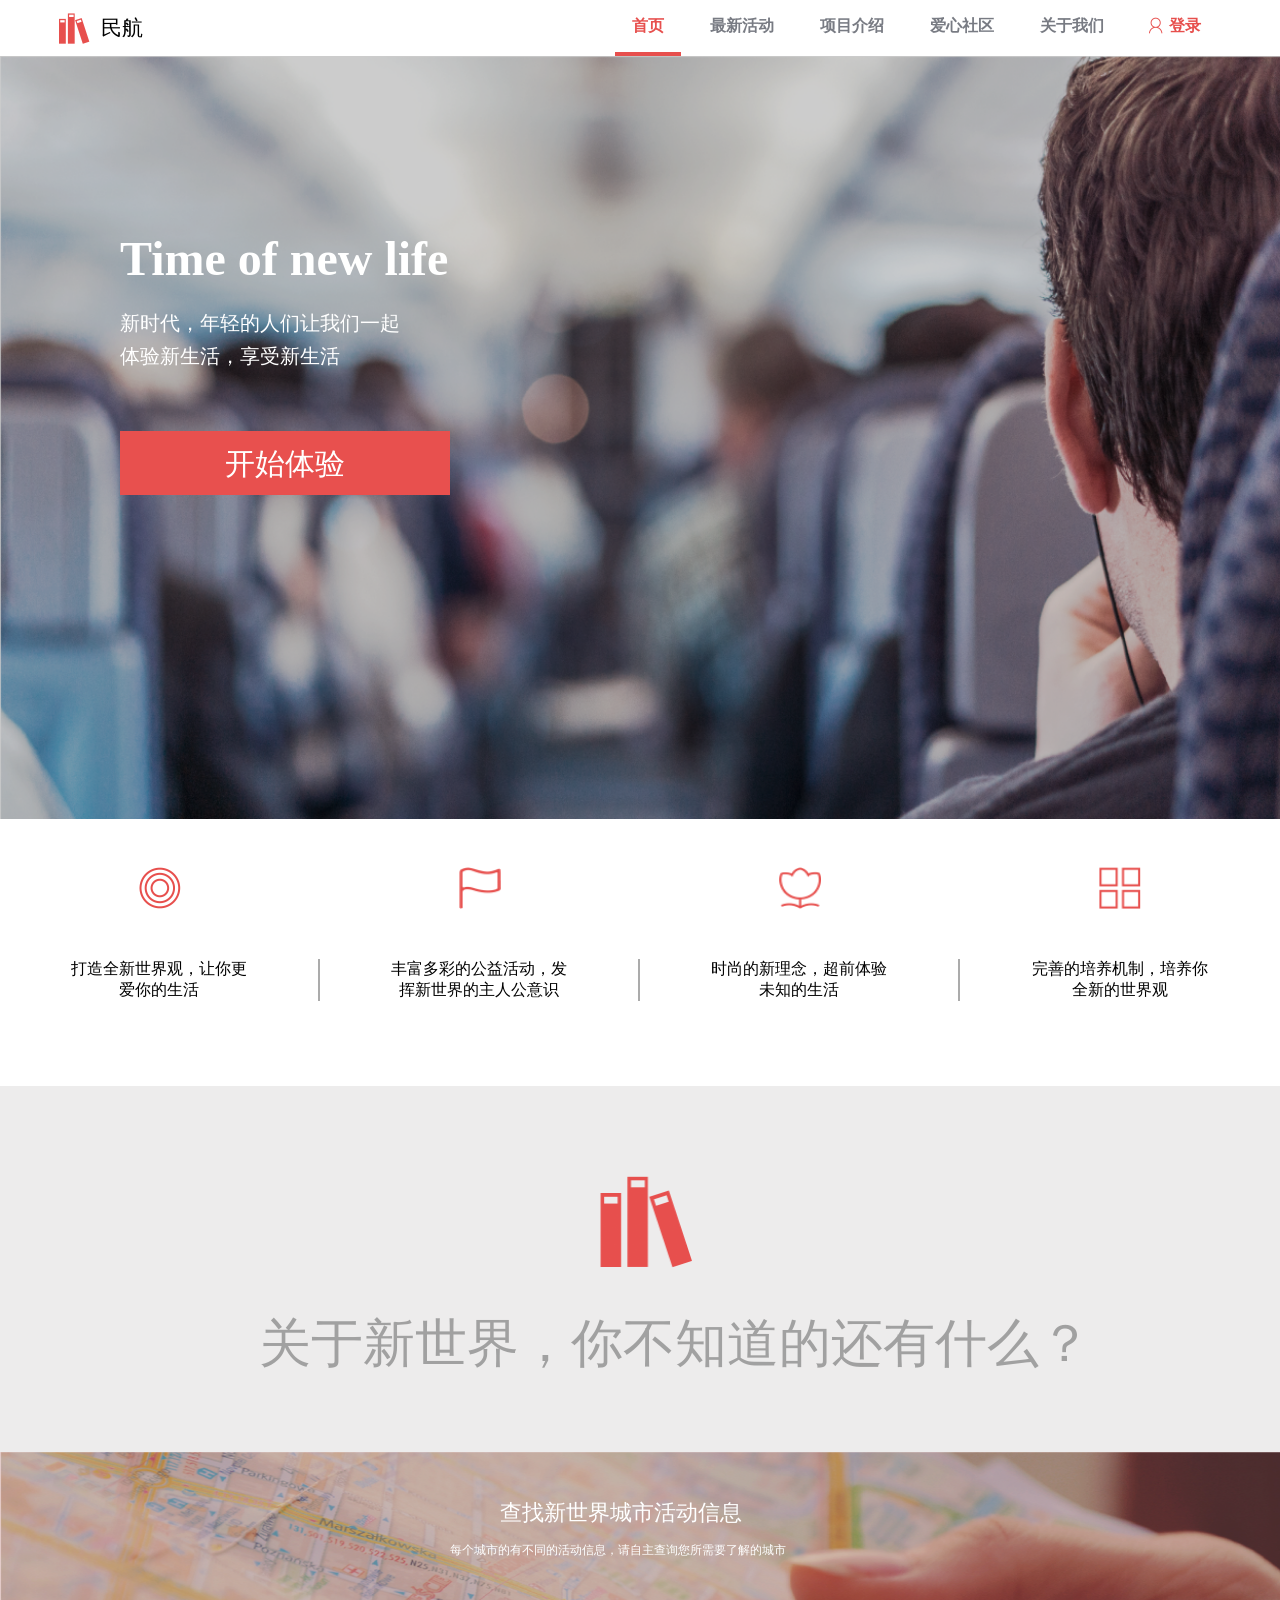
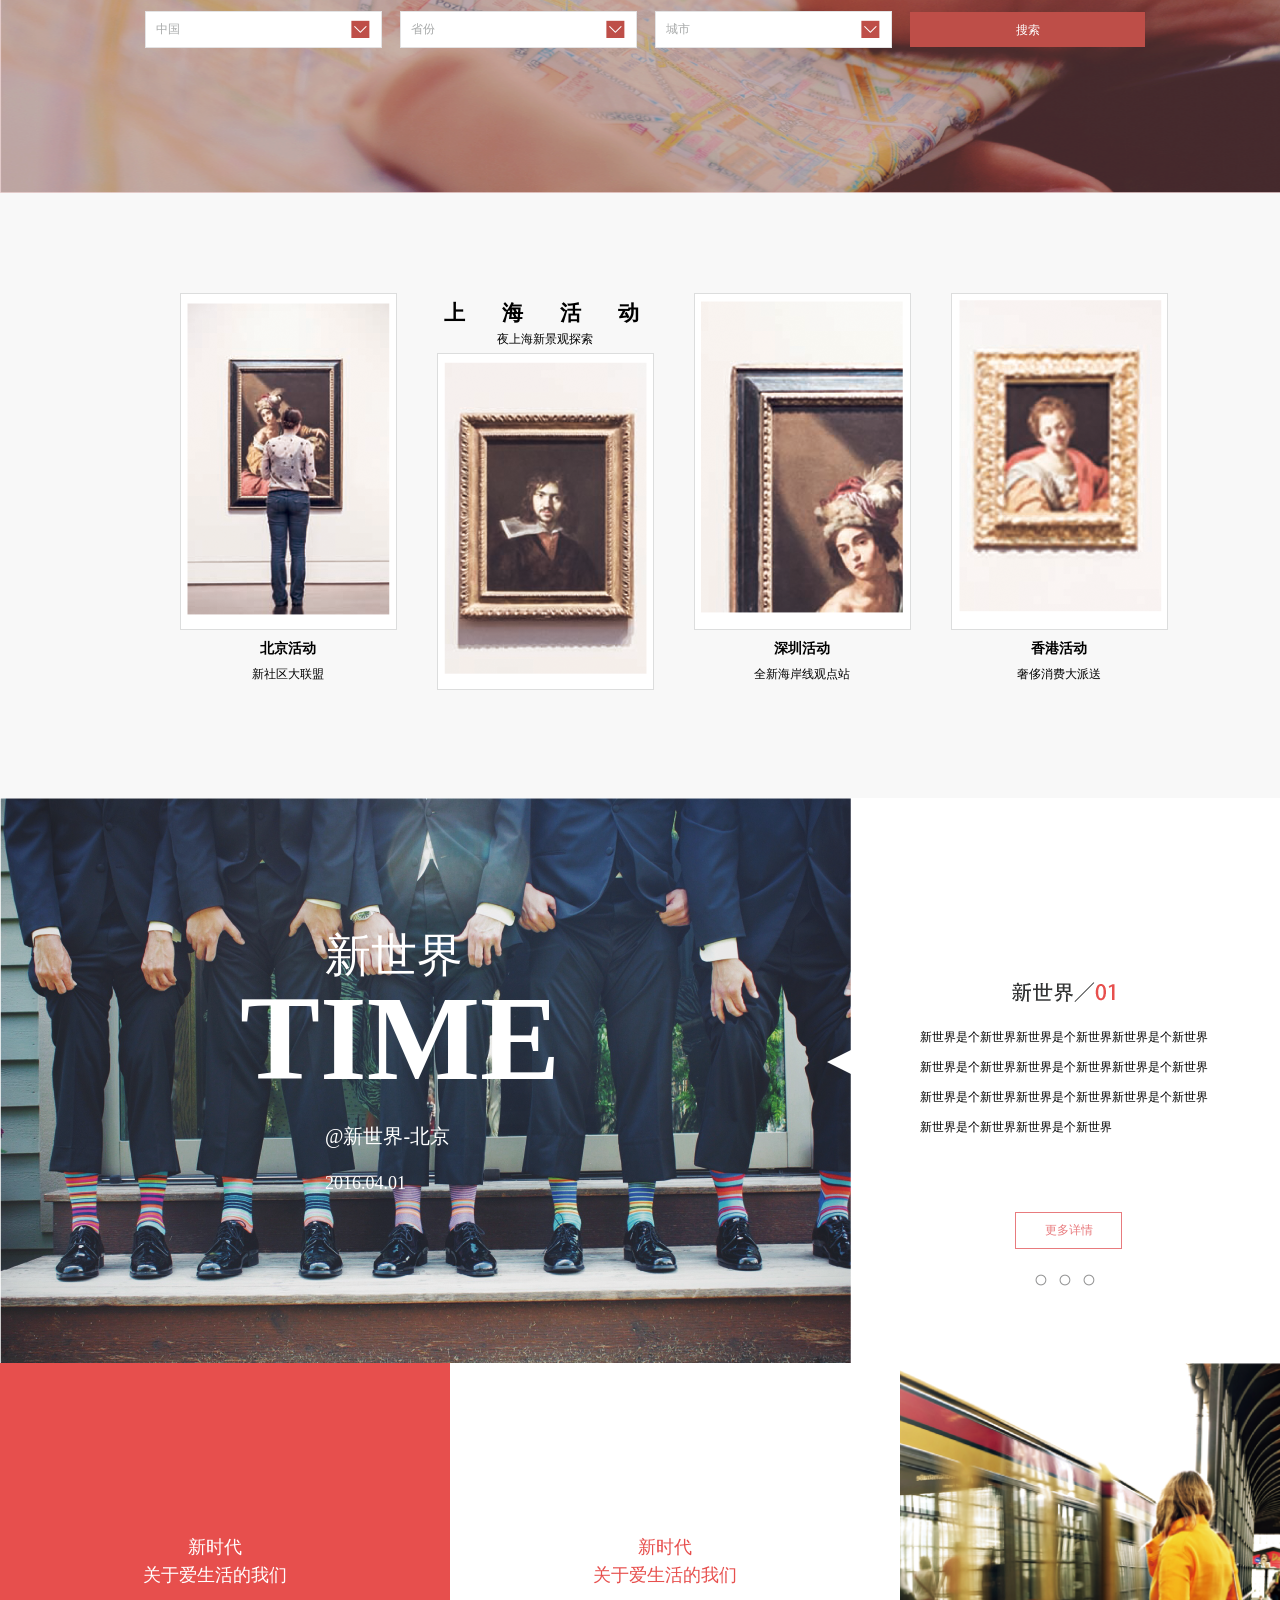
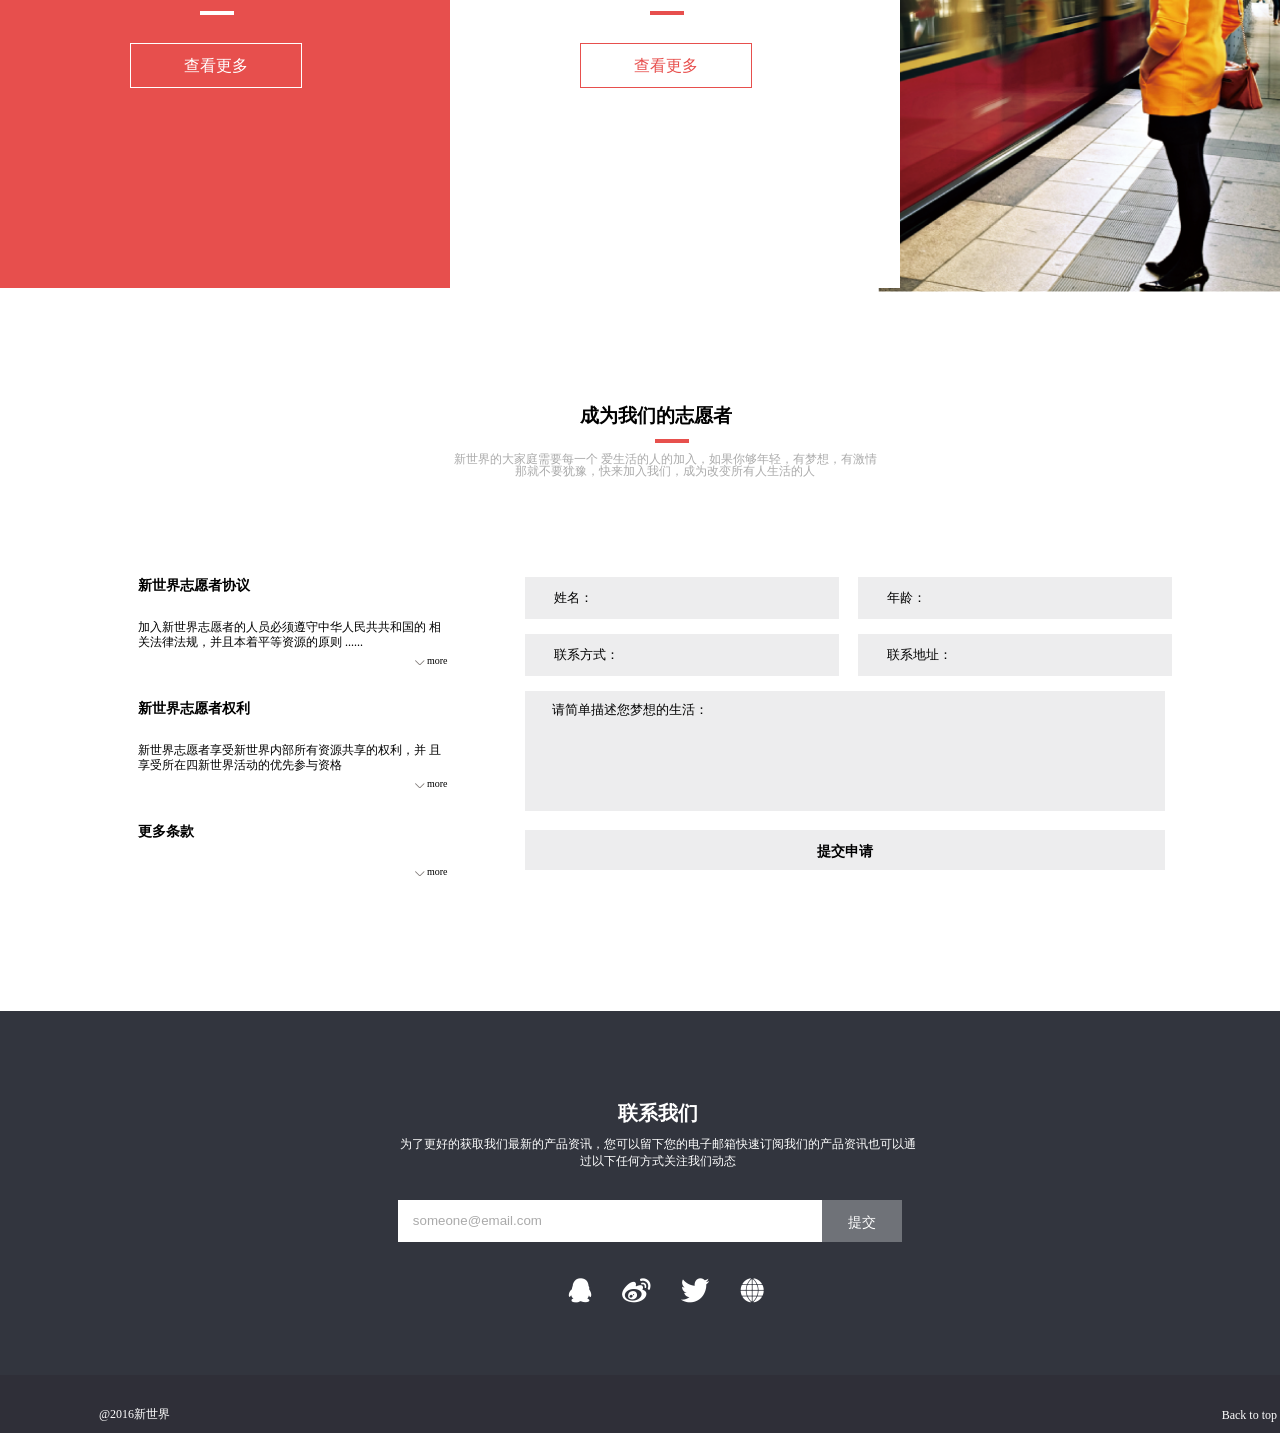
==== 期中作业.html @ a9bef6bc "dsads" ====
﻿<!DOCTYPE html>
<html lang="en">
<head>
	<meta charset="UTF-8">
	<title>Document</title>
	<link rel="stylesheet" type="text/css" href="css/task1_7.css">
	<!--[if IE]>
	<script type="text/javascript" src="js/html5shiv.js"></script>
	<script type="text/javascript" src="js/selectivizr.js.js"></script>
	<![endif]-->
</head>
<body>
	<header>
		<span class="logo">民航</span>
		<nav>
			<a href="#" class="index">首页</a>
			<a href="#">最新活动</a>
			<a href="#">项目介绍</a>
			<a href="#">爱心社区</a>
			<a href="#">关于我们</a>
			<a href="#" class="signIn">登录</a>
		</nav>
	</header>
	<section class="banner">
		<img src="images/task1_7_banner.png"/><div></div>
		<article>
			<span>Time of new life</span>
			<p>新时代，年轻的人们让我们一起</p>
			<p>体验新生活，享受新生活</p>
			<input type="button" value="开始体验"/>
		</article>
	</section>
	<section class="list">
		<div>
			<img src="images/task1_7_list1.png"/>
			<p class="pBorder">打造全新世界观，让你更爱你的生活</p>
		</div>
		<div>
			<img src="images/task1_7_list2.png"/>
			<p class="pBorder">丰富多彩的公益活动，发挥新世界的主人公意识</p>
		</div>
		<div>
			<img src="images/task1_7_list3.png"/>
			<p class="pBorder">时尚的新理念，超前体验未知的生活</p>
		</div>
		<div>
			<img src="images/task1_7_list4.png"/>
			<p>完善的培养机制，培养你全新的世界观</p>
		</div>
	</section>
	<section class="text">
		<img src="images/task1_7_textImg.png"/>
		<span>关于新世界，你不知道的还有什么？</span>
	</section>
	<section class="search">
		<img src="images/task1_7_map.png"/><div class="search_opacity"></div>
		<div class="p_a">
			<span>查找新世界城市活动信息</span>
			<p>每个城市的有不同的活动信息，请自主查询您所需要了解的城市</p>
			<div class="select1">
				<span  class="bg_h">中国</span>
			</div>
			<div class="select2">
				<p class="bg_h">省份</p>
				<span class="bg_span">北京市</span>
				<span class="bg_span">天津市</span>
				<span class="bg_span">河北省</span>
				<span class="bg_span">陕西省</span>
				<span class="bg_span">内蒙古自治区</span>
				<span class="bg_span">辽宁省</span>
			</div>
			<div class="select3">
				<span  class="bg_h">城市</span>
			</div>
			<input type="button" value="搜索"></input>
		</div>
	</section>
	<section class="show">
		<div class="show_box1">
			<div class="show_bg1"></div>
			<p>北京活动</p>
			<span>新社区大联盟</span>
		</div>
		<div class="show_box">
			<h2>上海活动</h2>
			<span>夜上海新景观探索</span>
			<div class="show_bg2"></div>
		</div>
		<div class="show_box">
			<div class="show_bg3"></div>
			<p>深圳活动</p>
			<span>全新海岸线观点站</span>
		</div>
		<div class="show_box">
			<div class="show_bg4"></div>
			<p>香港活动</p>
			<span>奢侈消费大派送</span>
		</div>
	</section>
	<section class="man">
		<div class="man_time">
			<span class="man_new">新世界</span>
			<h1>TIME</h1>
			<span class="man_newBJ">@新世界-北京</span>
			<time>2016.04.01</time>
		</div>
		<span class="Sspan"></span>
		<div class="man_text">
			<img src="images/task1_7_newWorld.png"/>
			<p>新世界是个新世界新世界是个新世界新世界是个新世界
			新世界是个新世界新世界是个新世界新世界是个新世界
			新世界是个新世界新世界是个新世界新世界是个新世界
			新世界是个新世界新世界是个新世界</p>
			<a href="#" class="more">更多详情</a>
			<div class="point">
				<a href="#"></a>
				<a href="#"></a>
				<a href="#"></a>
			</div>
		</div>
	</section>
	<section class="us">
		<div class="us_red">
			<span>新时代</span>
			<span>关于爱生活的我们</span>
			<div class="border_red"></div>
			<a href="#">查看更多</a>
		</div>
		<div class="us_write">
			<span>新时代</span>
			<span>关于爱生活的我们</span>
			<div class="border_write"></div>
			<a href="#">查看更多</a>
		</div>
		<div class="us_img">
			<img src="images/task1_7_usBg.png"/>
		</div>
	</section>
	<section class="join">
		<div class="join_h">
			<h3>成为我们的志愿者</h3>
			<div class="border_h3"></div>
			<p>
				新世界的大家庭需要每一个    爱生活的人的加入，如果你够年轻，有梦想，有激情
				<br/>	
				那就不要犹豫，快来加入我们，成为改变所有人生活的人
			</p>
		</div>
		<div class="join_text">
			<span>新世界志愿者协议</span>
			<p>
				加入新世界志愿者的人员必须遵守中华人民共共和国的
				相关法律法规，并且本着平等资源的原则 ......
			</p>
			<a href="#">more</a>
			<span>新世界志愿者权利</span>
			<p>
				新世界志愿者享受新世界内部所有资源共享的权利，并
				且享受所在四新世界活动的优先参与资格
			</p>
			<a href="#">more</a>
			<span>更多条款</span>
			<a href="#">more</a>
		</div>
		<div class="join_submit">
			<input type="text" value="姓名："  class="join_input" />	
			<input type="text" value="年龄：" class="join_input margin_input" />	
			<input type="text" value="联系方式：" class="join_input" />	
			<input type="text" value="联系地址：" class="join_input margin_input" />	
			<textarea>请简单描述您梦想的生活：</textarea>
			<input type="button" value="提交申请" class="submit" />	
		</div>
	</section>
	<footer>
		<div class="about">
			<span>联系我们</span>
			<p>为了更好的获取我们最新的产品资讯，您可以留下您的电子邮箱快速订阅我们的产品资讯也可以通过以下任何方式关注我们动态</p>
			<input type="mail" value="someone@email.com" class="mail" />
			<input type="button" value="提交" class="footer_submit">
			<div class="link">
				<img src="images/task1_7_footerQ.png" alt="">
				<img src="images/task1_7_footerW.png" alt="">
				<img src="images/task1_7_footerB.png" alt="">
				<img src="images/task1_7_footerD.png" alt="">
			</div>
		</div>
		<div class="footer_ab">
			<span>@2016新世界</span>
			<a href="#">Back to top</a>
		</div>
	</footer>
</body>
</html>
---- css/task1_7.css ----
/* css reset */
html,body,p,span,h1,h2,h3{margin:0;padding:0;}
a{text-decoration:none;}
img{ border:0px;}
/* css */
body{width:100%;font-family: 微软雅黑;}
body:after{clear: both;content: "";display: block;}
header{ 
	height:52px;
	width:1280px;
	margin:0 auto;
	}
.logo{	
	padding-left: 42px;
	background: url(../images/task1_7_logo.png) no-repeat;
	background-size: 31px 31px;
	float: left;
	margin: 13px 0 0 59px;
	height: 31px;
	line-height: 31px;
	font-size: 21px;
	font-family:黑体;
	}
nav{ 
	float: right;
	margin-right: 50px;
	}
nav a{
	float: left;
	display: block;
	height: 52px; 
	text-align: center;
	margin-right: 12px;
	line-height: 52px;
	color: #787b83;
	font-weight: 700;
	padding: 0 17px;
	}
nav a:hover{ 
	border-bottom: 4px solid #E74F4D; 
	}
.index{  
	color:  #E74F4D; 
	border-bottom: 4px solid #E74F4D; 
	}
.signIn{  
	color:  #E74F4D; 
	background: url(../images/task1_7_signIn.png) no-repeat 16px 17px; padding: 0 17px 0 36px;
	}
.banner{
	width: 100%;
	min-width:1315px;
	margin-top: 3px;
	}
.banner div{
	background: #000000;
	position: absolute;
	width: 100%;
	min-width: 1315px;
	height: 763px;
	top: 56px;
	opacity: 0.2;
	filter: alpha(opacity=20);
	}
.banner img{
	width: 100%; 
	min-width: 1315px; 
	height: 763px;
	}
.banner article{
	position: absolute; 
	left: 120px; 
	top: 235px;
	color: #ffffff;
	}
.banner span{
	float: left;
	clear: both;
	font-size: 48px; 
	line-height: 48px;
	font-weight: 700;
	margin-bottom: 30px;
	}
.banner p{
	float: left;
	clear: both;
	font-size: 20px; 
	line-height: 20px;
	margin-bottom: 13px;
	}
.banner input{ 
	float: left;
	clear: both;
	border: none; 
	width: 330px;
	height: 64px;
	font-size: 30px;
	line-height: 64px;
	text-align: center;
	color: #ffffff;
	background: #E8504E;
	margin-top: 52px;
	}
.banner input:hover{
	color: #f3f86f;
	}
.list{
	width:1280px;
	margin:0 auto;
	}
.list:after{
	content: "";
	clear: both;
	display: block;
}
.list div{
	float: left;
	width: 320px;
	}
.list img{ 
	width: 42px;
	height: 42px;
	margin:0 auto; 
	margin: 44px 0 46px 139px;
	}
.list p{
	width: 178px;
	text-align: center;
	padding: 0 70px;
	margin: 0 auto 85px auto;
	} 
.pBorder{
	border-right: 2px solid #ABABAB;
	}
.text{
	float: left;
	width: 100%;
	min-width: 1315px;
	background: #EDECEC;
	}
.text img{
	float: left;
	clear: both;
	width: 92px;
	height: 92px; 
	margin: 90px 0 0 600px;
	}
.text span{ 
	float: left;
	clear: both;
	width:1280px;
	margin:50px 0 82px 35px;
	font-family: 黑体; 
	font-size: 52px;
	line-height: 52px;
	text-align: center;
	color: #A1A1A1;
	}
.search{ 
	content: "";
	display: block;
	clear: both;
	width: 100%; 
	}
.search img{
	position: relative;
	width: 100%; 
	min-width: 1315px; 
	height: 341px;
	}
.search_opacity{
	position: relative;
	margin-top: -345px;
	width: 100%;
	min-width: 1315px;
	height: 341px;
	background: #AA3433;
	opacity: 0.2;
	filter: alpha(opacity=20);
	}
.p_a{
	position: relative;
	margin-top: -345px;
	top：0px；
	width: 100%;
	min-width: 1315px;
	height: 341px;
	}
.search span{
	float: left;
	clear: both;
	margin-top: 50px;
	margin-left: 500px;
	font-size: 22px; 
	line-height: 22px;
	color: #ffffff;
	}
.search p{
	float: left;
	clear: both;
	font-size: 12px; 
	line-height: 12px;
	color: #ffffff;
	margin:20px 0 0 450px;
	}
.select1,.select2,.select3{
	width: 235px; 
	height: 35px;
	background: #E3E3E4;
	border: 1px solid #E3E3E4;
	overflow: hidden;
	}
.select1:hover,.select3:hover{
	border: 1px solid #BE4F48;
	}
.select1{
	position: absolute;
	top: 159px;
	left: 20px;}
.select2{
	position: absolute;
	top: 159px;
	left: 400px;}
.select3{
	position: absolute;
	top: 159px;
	left: 655px;
}
.select2:hover{
	border: 1px solid #BE4F48;
	height: 245px; 
	background:#E3E3E4;	
	text-indent: 30px;
	}
.select2 span:hover{
	float: left;
	clear: both;
	background:url(../images/task1_7_checked.png) no-repeat 12px 12px  #BE4F48;
	}
.select1 span,.select2 span,.select3 span{
	width: 235px; 
	line-height: 35px;
	font-size: 12px;
	text-align: left;
	margin: 0;
	color: #A8AAAA;
	}
.select2 p{
	width: 235px; 
	line-height: 35px;
	font-size: 12px;
	text-align: left;
	margin: 0;
	color: #A8AAAA;

	}
.bg_h{	
	text-indent: 10px; 
	background:#ffffff url(../images/task1_7_select.png) no-repeat 205px 8px; 
	}
.select1{
	clear:left;
	margin-left: 125px;
	}
.search input{
	position: absolute;
	left: 910px;
	top: 160px;
	font-size: 12px;
	line-height: 35px;
	width: 235px;
	height: 35px;
	text-align: center;
	border: none;
	background: #BE4E48;
	color: #ffffff;
	}
.search input:hover{
	color: #f3f86f;
	}
.show{
	float: left;
	clear: both;
	width: 100%;
	min-width: 1315px; 
	background: #F8F8F8;
	height: 605px;
	}
.show_bg1{
	float: left;
	width: 215px;
	height: 335px;
	border: 1px solid #DCDDDD;
	background: #F8F8F8; 
	background: url(../images/task1_7_bgShow.png) no-repeat 6px 8px #ffffff;
	}
.show_bg2{
	float: left;
	width: 215px;
	height: 335px;
	border: 1px solid #DCDDDD;
	background: #F8F8F8; 
	background: url(../images/task1_7_bgShow.png) no-repeat -248px -44px #ffffff;
	}
.show_bg3{
	float: left;
	width: 215px;
	height: 335px;
	border: 1px solid #DCDDDD;
	background: #F8F8F8; 
	background: url(../images/task1_7_bgShow.png) no-repeat -506px 6px #ffffff;
	}
.show_bg4{
	float: left;
	width: 215px;
	height: 335px;
	border: 1px solid #DCDDDD;
	background: #F8F8F8; 
	background: url(../images/task1_7_bgShow.png) no-repeat -760px 6px #ffffff;
	}
.show p{
	float: left;
	clear: both;
	font-size: 14px;
	line-height: 14px;
	width: 215px;
	text-align: center;
	font-weight: 700;
	margin:12px 0;
	}
h2{
	font-size:21px; 
	line-height: 20px;
	letter-spacing: 37px;
	width: 245px;
	text-align: center;
	font-weight: 700;
	margin:10px 0;
	}
.show span{
	float: left;
	clear: both;
	font-size: 12px;
	line-height: 12px;
	width: 215px;
	text-align: center;
	margin-bottom: 8px;
	}
.show_box1{ 
	float: left;
	width: 217px;
	margin:100px 0 0 180px; 
	}
.show_box{ 
	float: left;
	width: 217px;
	margin:100px 0 0 40px; 
}
.man{
	float: left;
	clear: both;
	height: 565px;
	width: 100%;
	min-width: 1315px;
	background: url(../images/task1_7_man.png) no-repeat;
}
.man_time{
	float: left;
	clear: left;
	color: #ffffff;
	margin:135px 0 0 240px; 
	}
.man_new{
	font-size: 46px;
	line-height:46px;
	text-indent: 85px;
}
.man span{
	float: left;
	clear: left;
	color: #ffffff;
	}
.man time{
	float: left;
	clear: left;
	color: #ffffff;
	font-size: 18px;
	line-height: 18px;
	text-indent: 85px;
	}
.man_newBJ{
	font-size: 20px;
	line-height: 75px;
	text-indent: 85px;
	}
h1{
	float: left;
	clear: left;
	color: #ffffff;
	font-size: 120px;
	line-height: 120px;

	}
.Sspan{ 
	float: left;
	margin-left: 827px;
	margin-top: -142px;
    width: 0;
    height: 0;
    border-top: 12px solid transparent;
    border-right: 24px solid #ffffff;
    border-bottom: 12px solid transparent;
	}
.man_text{
	float: left;
	margin:-210px 0px 0 920px;}
.man_text img{
	float:left;
	clear: both;
	margin-left: 92px;
	}
.man_text p{
	float: left;
	clear: left;
	font-family: 宋体;
	font-size: 12px;
	line-height: 30px;
	margin-top: 20px;
	width: 290px;
	}
.more{
	float: left;
	clear: left;
	border: 1px solid #E87B7E;
	color: #E87B7E;
	font-size: 12px;
	line-height: 35px;
	width:105px;
	height: 35px;
	text-align: center;
	display: block;
	margin:70px 0 0 95px;
	}
.more:hover{
	color: #ffffff;
	background: #E87B7E;
	}
.point{
	float: left;
	clear: left;
	margin-top: 25px;
	margin-left: 115px;
	}
.point a{
	float: left;
	width: 12px; 
	height: 12px;
	background: url(../images/task1_7_O1.png);
	margin-right: 12px;
	}
.point a:hover{
	background: url(../images/task1_7_O2.png);
	}
.us{
	float: left;
	clear: left;
	height: 520px;
	width: 100%;
	min-width: 1315px;
	}
.us_red{
	float: left;
	height: 350px;
	width: 450px;
	background: #E74F4D;
	color: #ffffff;
	padding-top: 175px;
}
.us_write{
	position: absolute;
	left: 450px;
	height: 350px;
	width: 450px;
	background: #ffffff;
	color: #E74F4D;
	padding-top: 175px;
}
.us span{
	float:left;
	margin-left:130px;
	width: 170px;
	text-align:center;
	font-family: 黑体;
	font-size: 18px;
	line-height: 18px;
	margin-bottom: 10px;
	}
.us_red a{
	float: left;
	display: block;
	color: #ffffff;
	width: 170px;
	height: 43px;
	border: 1px solid #ffffff;
	line-height: 43px;
	text-align: center;
	margin-left: 130px;
	margin-top: 45px;
	}
.us_red a:hover{
	color: #E74F4D;
	background: #ffffff;
}
.us_write a{
	float: left;
	display: block;
	color: #E74F4D;
	width: 170px;
	height: 43px;
	border: 1px solid #E74F4D;
	line-height: 43px;
	text-align: center;
	margin-left: 130px;
	margin-top: 45px;
	}
.us_write a:hover{
	color: #ffffff;
	background: #E74F4D;
}
.us_img{ 
	float: right;
	width:auto; 
	}
.us_img img{
	height: 529px;
	min-width: 415px;
	}
.border_red{ 
	position: relative; 
	top:17px; left: 200px; 
	clear: both; 
	width: 30px; 
	height: auto; 
	border: 2px solid #ffffff;
	}
.border_write{
	position: relative; 
	top:17px; 
	left: 200px; 
	clear: both; 
	width: 30px; 
	height: auto; 
	border: 2px solid #E74F4D;
	}
.join{float: left;width: 100%; min-width: 1315px;padding: 0 0 100px 0;}
h3{
	margin:120px auto 10px auto; 
	width: 155px; 
	}
.join_h p{
	float:left; 
	clear: both;
	width: 450px; 
	text-align: center; 
	font-size: 12px; 
	line-height: 12px;
	color: #AAAAAA;
	margin:10px 0 100px 440px;
	}
.border_h3{
	margin-left: 655px;
	width: 30px;
	border:2px solid #E7504D;
	}
.join_text{
	float: left;
	clear: left;
	width: 445px;
	}
.join_text p{
	float: left;
	clear: both;
	font-family: 宋体;
	font-size: 12px;
	line-height: 15px;
	margin:0 0 5px 138px;
	}
.join_text span{
	float: left;
	clear: both;
	font-family: 黑体;
	font-size: 14px; 
	font-weight: 700;
	margin:0 0 25px 138px;
	}
.join_text a{
	width: 30px;
	height: 10px;
	display: block;
	float: right;
	clear: both;
	font-family: 宋体;
	font-size: 10px;
	color: #000000;
	background: url(../images/task1_7_joinMore.png) no-repeat 0px 5px;
	text-align: right;
	text-indent: 12px;
	margin:0px 0 35px 0;
}
.join_input{
	float: left;
	border: none;
	background: #EDEDEE;
	width: 310px;
	height: 40px;
	margin-bottom: 15px;
	text-indent: 2em;
	line-height: 40px;
	}
.margin_input{
	margin-left: 19px;
	}
.join_submit{
	float: left;
	width: 650px;
	height: 290px;
	margin-left: 80px;
	}
.submit{
	width: 640px;
	height: 40px;
	border: none;
	background: #EDEDEE;
	font-size: 14px; 
	font-weight: 700;
	line-height: 40px;
	text-align: center;
}
textarea{
	width: 640px; 
	height: 120px; 
	resize:none; 
	border: none;
	background: #EDEDEE;
	padding: 0;
	overflow:auto;
	margin-bottom: 15px;
	line-height: 40px;
	text-indent: 2em;
	}
footer{
	float:left;
	clear: both;
	min-width: 1315px; 
	width: 100%;
	background: #32353E;
	}
.about{  width: 520px; margin:90px auto 0 auto;}
.about span{font-family: 黑体; margin-left: 220px; font-size: 20px; font-weight: 700; line-height: 25px; height: 25px; text-align: center;color: #ffffff;}
.about p{font-family: 宋体; font-size: 12px; color: #ffffff; text-align: center;margin: 10px 0 30px 0 ;}
.mail{float: left; background: #ffffff; line-height: 40px; border: none;width: 420px;height: 40px;text-indent: 1em; color: #AAAAAA;}
.footer_submit{float: left; height: 42px; line-height: 42px; font-size: 14px; color: #ffffff; border: none; width: 80px; background: #6F7278; margin: 0;}
.link img{float: left; margin:0 0 0 30px;}
.link{ float: left; margin:36px 0 72px 140px;}
.footer_ab{float: left; height: 58px; width: 100%; min-width: 1315px; background: #2F2F38;}
.footer_ab span{
	float: left;
	font-size: 12px;
	color: #ffffff;
	margin: 31px 0 0 99px;
	}
.footer_ab a{ float: right;font-size: 12px; color: #ffffff; margin: 33px 38px 0 0 ;}
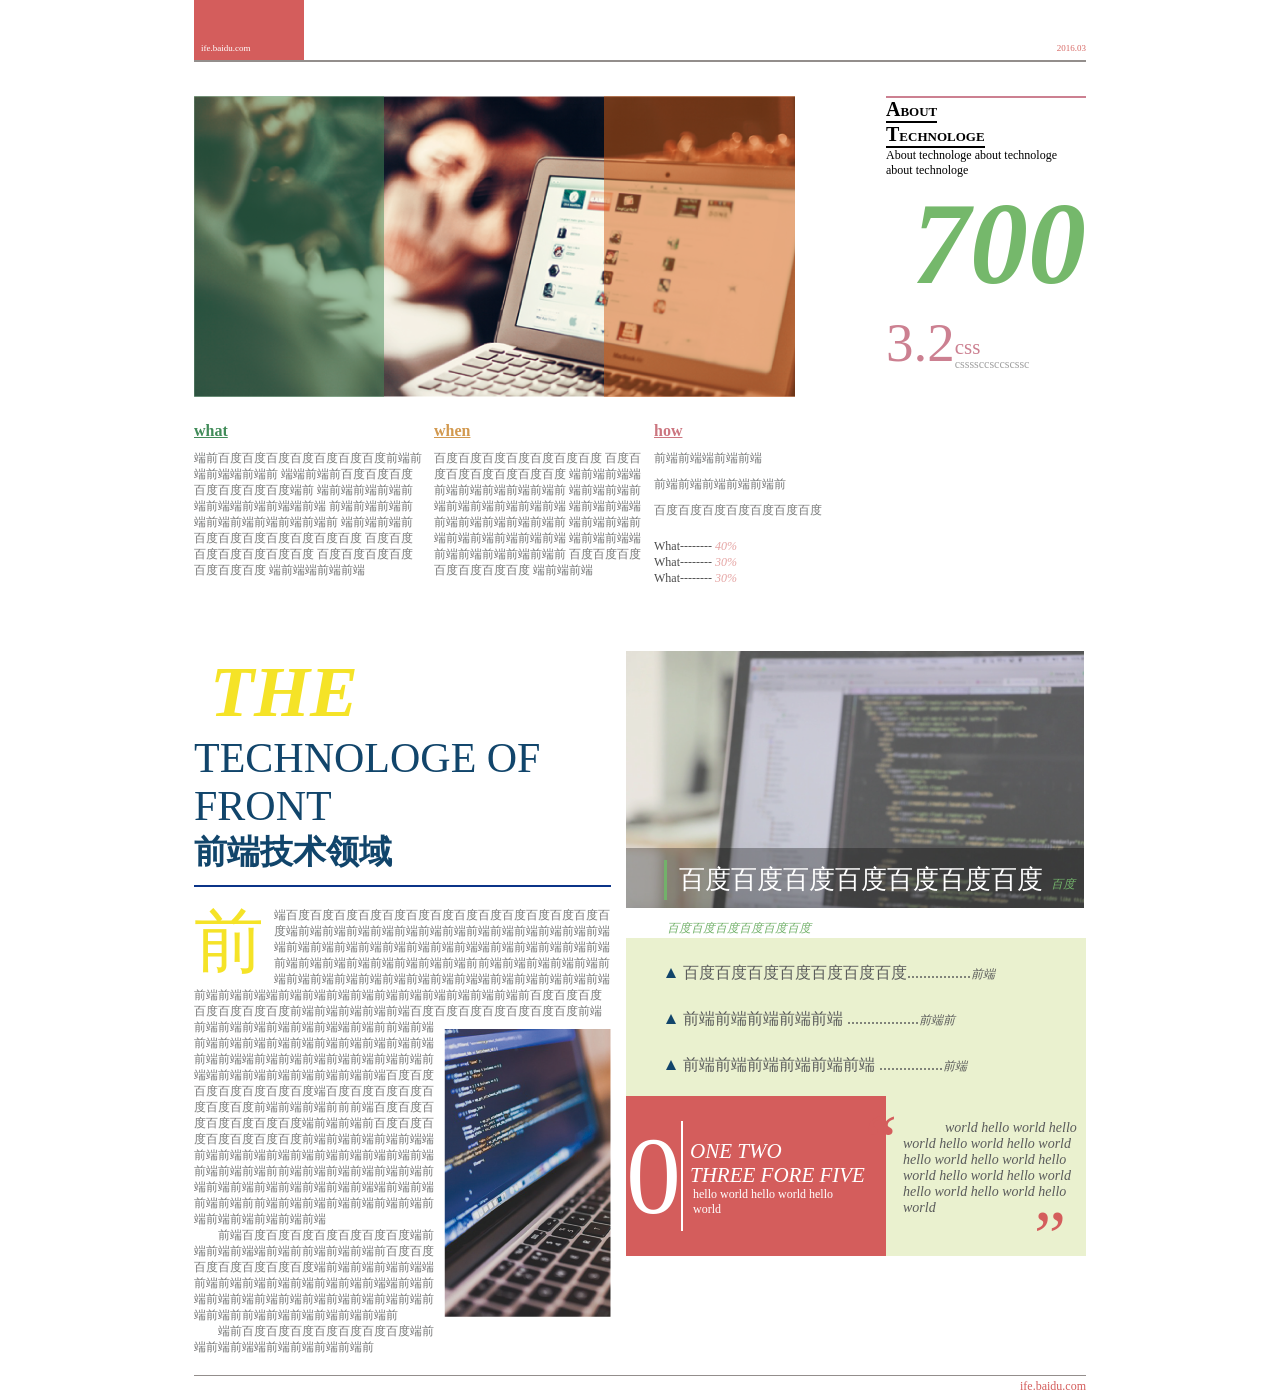
==== commit d108e827: "qizhong" ====
--- a/期中作业.html
+++ b/期中作业.html
@@ -2,192 +2,117 @@
 <html lang="en">
 <head>
 	<meta charset="UTF-8">
-	<title>Document</title>
-	<link rel="stylesheet" type="text/css" href="css/task1_7.css">
-	<!--[if IE]>
-	<script type="text/javascript" src="js/html5shiv.js"></script>
-	<script type="text/javascript" src="js/selectivizr.js.js"></script>
-	<![endif]-->
+	<title>期中作业（任务6）</title>
+	<link rel="stylesheet" type="text/css" href="css/task1_6.css"/>
 </head>
 <body>
-	<header>
-		<span class="logo">民航</span>
-		<nav>
-			<a href="#" class="index">首页</a>
-			<a href="#">最新活动</a>
-			<a href="#">项目介绍</a>
-			<a href="#">爱心社区</a>
-			<a href="#">关于我们</a>
-			<a href="#" class="signIn">登录</a>
-		</nav>
-	</header>
-	<section class="banner">
-		<img src="images/task1_7_banner.png"/><div></div>
-		<article>
-			<span>Time of new life</span>
-			<p>新时代，年轻的人们让我们一起</p>
-			<p>体验新生活，享受新生活</p>
-			<input type="button" value="开始体验"/>
-		</article>
-	</section>
-	<section class="list">
-		<div>
-			<img src="images/task1_7_list1.png"/>
-			<p class="pBorder">打造全新世界观，让你更爱你的生活</p>
-		</div>
-		<div>
-			<img src="images/task1_7_list2.png"/>
-			<p class="pBorder">丰富多彩的公益活动，发挥新世界的主人公意识</p>
-		</div>
-		<div>
-			<img src="images/task1_7_list3.png"/>
-			<p class="pBorder">时尚的新理念，超前体验未知的生活</p>
-		</div>
-		<div>
-			<img src="images/task1_7_list4.png"/>
-			<p>完善的培养机制，培养你全新的世界观</p>
-		</div>
-	</section>
-	<section class="text">
-		<img src="images/task1_7_textImg.png"/>
-		<span>关于新世界，你不知道的还有什么？</span>
-	</section>
-	<section class="search">
-		<img src="images/task1_7_map.png"/><div class="search_opacity"></div>
-		<div class="p_a">
-			<span>查找新世界城市活动信息</span>
-			<p>每个城市的有不同的活动信息，请自主查询您所需要了解的城市</p>
-			<div class="select1">
-				<span  class="bg_h">中国</span>
+	<div class="header">
+		<span class="header_logo">ife.baidu.com</span>
+		<span class="header_time">2016.03</span>
+	</div>
+	<div class="section">
+		<div class="banner">
+			<div class="big_img">
+				<div class="img_l"></div>
+				<div class="img_r"></div>
 			</div>
-			<div class="select2">
-				<p class="bg_h">省份</p>
-				<span class="bg_span">北京市</span>
-				<span class="bg_span">天津市</span>
-				<span class="bg_span">河北省</span>
-				<span class="bg_span">陕西省</span>
-				<span class="bg_span">内蒙古自治区</span>
-				<span class="bg_span">辽宁省</span>
-			</div>
-			<div class="select3">
-				<span  class="bg_h">城市</span>
-			</div>
-			<input type="button" value="搜索"></input>
-		</div>
-	</section>
-	<section class="show">
-		<div class="show_box1">
-			<div class="show_bg1"></div>
-			<p>北京活动</p>
-			<span>新社区大联盟</span>
-		</div>
-		<div class="show_box">
-			<h2>上海活动</h2>
-			<span>夜上海新景观探索</span>
-			<div class="show_bg2"></div>
-		</div>
-		<div class="show_box">
-			<div class="show_bg3"></div>
-			<p>深圳活动</p>
-			<span>全新海岸线观点站</span>
-		</div>
-		<div class="show_box">
-			<div class="show_bg4"></div>
-			<p>香港活动</p>
-			<span>奢侈消费大派送</span>
-		</div>
-	</section>
-	<section class="man">
-		<div class="man_time">
-			<span class="man_new">新世界</span>
-			<h1>TIME</h1>
-			<span class="man_newBJ">@新世界-北京</span>
-			<time>2016.04.01</time>
-		</div>
-		<span class="Sspan"></span>
-		<div class="man_text">
-			<img src="images/task1_7_newWorld.png"/>
-			<p>新世界是个新世界新世界是个新世界新世界是个新世界
-			新世界是个新世界新世界是个新世界新世界是个新世界
-			新世界是个新世界新世界是个新世界新世界是个新世界
-			新世界是个新世界新世界是个新世界</p>
-			<a href="#" class="more">更多详情</a>
-			<div class="point">
-				<a href="#"></a>
-				<a href="#"></a>
-				<a href="#"></a>
+			<div class="RT_text">
+				<p>ABOUT</p>
+				<p>TECHNOLOGE</p>
+				<p>About technologe about technologe  about technologe</p>
+				<p>700</p>
+				<p>3.2</p>
+				<div class="RT_textR">
+					<span>css</span>
+					<span>cssssccsccscssc</span>
+				</div>
 			</div>
 		</div>
-	</section>
-	<section class="us">
-		<div class="us_red">
-			<span>新时代</span>
-			<span>关于爱生活的我们</span>
-			<div class="border_red"></div>
-			<a href="#">查看更多</a>
-		</div>
-		<div class="us_write">
-			<span>新时代</span>
-			<span>关于爱生活的我们</span>
-			<div class="border_write"></div>
-			<a href="#">查看更多</a>
-		</div>
-		<div class="us_img">
-			<img src="images/task1_7_usBg.png"/>
-		</div>
-	</section>
-	<section class="join">
-		<div class="join_h">
-			<h3>成为我们的志愿者</h3>
-			<div class="border_h3"></div>
-			<p>
-				新世界的大家庭需要每一个    爱生活的人的加入，如果你够年轻，有梦想，有激情
-				<br/>	
-				那就不要犹豫，快来加入我们，成为改变所有人生活的人
-			</p>
-		</div>
-		<div class="join_text">
-			<span>新世界志愿者协议</span>
-			<p>
-				加入新世界志愿者的人员必须遵守中华人民共共和国的
-				相关法律法规，并且本着平等资源的原则 ......
-			</p>
-			<a href="#">more</a>
-			<span>新世界志愿者权利</span>
-			<p>
-				新世界志愿者享受新世界内部所有资源共享的权利，并
-				且享受所在四新世界活动的优先参与资格
-			</p>
-			<a href="#">more</a>
-			<span>更多条款</span>
-			<a href="#">more</a>
-		</div>
-		<div class="join_submit">
-			<input type="text" value="姓名："  class="join_input" />	
-			<input type="text" value="年龄：" class="join_input margin_input" />	
-			<input type="text" value="联系方式：" class="join_input" />	
-			<input type="text" value="联系地址：" class="join_input margin_input" />	
-			<textarea>请简单描述您梦想的生活：</textarea>
-			<input type="button" value="提交申请" class="submit" />	
-		</div>
-	</section>
-	<footer>
-		<div class="about">
-			<span>联系我们</span>
-			<p>为了更好的获取我们最新的产品资讯，您可以留下您的电子邮箱快速订阅我们的产品资讯也可以通过以下任何方式关注我们动态</p>
-			<input type="mail" value="someone@email.com" class="mail" />
-			<input type="button" value="提交" class="footer_submit">
-			<div class="link">
-				<img src="images/task1_7_footerQ.png" alt="">
-				<img src="images/task1_7_footerW.png" alt="">
-				<img src="images/task1_7_footerB.png" alt="">
-				<img src="images/task1_7_footerD.png" alt="">
+		<div class="text">
+			<div class="text1">
+				<span>what</span>
+				<p>
+				端前百度百度百度百度百度百度百度前端前端前端端前端前 端端前端前百度百度百度百度百度百度百度端前 端前端前端前端前端前端端前端前端端前端 前端前端前端前端前端前端前端前端前端前 端前端前端前百度百度百度百度百度百度百度 百度百度百度百度百度百度百度 百度百度百度百度百度百度百度				端前端端前端前端
+				</p>
+			</div>
+			<div class="text2">
+				<span>when</span>
+				<p>
+				百度百度百度百度百度百度百度
+				百度百度百度百度百度百度百度
+				端前端前端端前端前端前端前端前端前
+				端前端前端前端前端前端前端前端前端
+				端前端前端端前端前端前端前端前端前
+				端前端前端前端前端前端前端前端前端
+				端前端前端端前端前端前端前端前端前
+				百度百度百度百度百度百度百度				端前端前端
+				</p>
+			</div>
+			<div class="text3">
+				<span>how</span>
+				<span>前端前端端前端前端</span>
+				<span>前端前端前端前端前端前</span>
+				<span>百度百度百度百度百度百度百度</span>
+
+				<p>What-------- <em>40%</em></p>
+				<p>What-------- <em>30%</em></p>
+				<p>What-------- <em>30%</em></p>
 			</div>
 		</div>
-		<div class="footer_ab">
-			<span>@2016新世界</span>
-			<a href="#">Back to top</a>
+		<div class="article">
+			<div class="article_text">
+				<div class="article_header">
+					<h1><span>THE</span> TECHNOLOGE OF FRONT</h1>
+					<span class="aside">前端技术领域</span>
+				</div>
+				<div class="article_txt">
+					<p>
+					前端百度百度百度百度百度百度百度百度百度百度百度百度百度百度端前端前端前端前端前端前端前端前端前端前端前端前端前端端前端前端前端前端前端前端前端前端端前端前端前端前端前端前端前端前端前端前端前端前端前端前前端前端前端前端前端前端前端前端前端前端前端前端前端前端端前端前端前端前端前端前端前端前端端前端前端前端前端前端前端前端前端前端前端前百度百度百度百度百度百度百度前端前端前端前端前端百度百度百度百度百度百度百度<img class="article_img" src="images/task1_6_txt.png">前端前端前端前端前端前端前端端前端前前端前端前端前端前端前端前端前端前端前端前端前端前端前端端前端前端前端前端前端前端前端前端端前端前端前端前端前端前端前端百度百度百度百度百度百度百度端百度百度百度百度百度百度百度前端前端前端前前前端百度百度百度百度百度百度百度端前端前端前百度百度百度百度百度百度百度前端前端前端前端前端端前端前端前端前端前端前端前端前端前端前端前端前端前端前前端前端前端前端前端前端前端前端前端前端前端前端前端前端端前端前端前端前端前前端前端前端前端前端前端前端前端前端前端前端前端前端
+					</p>
+					<p>
+					前端百度百度百度百度百度百度百度端前端前端前端端前端前前端前端前端前百度百度百度百度百度百度百度端前端前端前端前端端前端前端前端前端前端前端前端前端端前端前端前端前端前端前端前端前端前端前端前端前端前端前前端前端前端前端前端前端前
+					</p>
+					<p>
+					端前百度百度百度百度百度百度百度端前端前端前端端前端前端前端前端前
+					</p>
+
+				</div>
+			</div>
+			<div class="article_other">
+				<div class="other_top">
+					<div class="other_b"></div>
+					<div class="other_top_text">
+						<p>百度百度百度百度百度百度百度<span>百度百度百度百度百度百度百度</span></p>
+					</div>
+				</div>
+				<div class="article_bottom">
+				<ul>
+					<li><div class="triangle"></div>百度百度百度百度百度百度百度................<em>前端</em></li>
+					<li><div class="triangle"></div>前端前端前端前端前端 ..................<em>前端前</em></li>
+					<li><div class="triangle"></div>前端前端前端前端前端前端 ................<em>前端</em></li>
+				</ul>
+					<div class="bottom1">
+						<span class="bottom1_num">0</span>
+						<span class="bottom1_numEn bottom_marginTop">ONE TWO </span>
+						<span class="bottom1_numEn">THREE FORE FIVE</span>
+						<p>hello world hello world hello world</p>
+					</div>
+					<div class="bottom2">
+						<em>“</em><p>
+						world hello world
+						hello world hello world
+						hello world hello world
+						hello world hello world
+						hello world hello world
+						hello world hello world
+						hello world </p><em>”</em>
+					</div>
+				</div>
+			</div>
 		</div>
-	</footer>
+		<div class="footer">
+			<span>ife.baidu.com</span>
+		</div>
+	</div>
 </body>
 </html>
--- a/css/task1_6.css
+++ b/css/task1_6.css
@@ -0,0 +1,77 @@
+/* css reset */
+html,body,div,p,span,h1,h2,ul,li{margin: 0;padding: 0; }
+body{font-family: 微软雅黑;}
+ul{ list-style:none;}
+h1,h2,h3,h4,h5,h6{font-weight:normal; font-style:normal;}
+img{border:0px;}
+/* task_1_6 css */
+.header{width: 892px; height: 60px; border-bottom: 2px solid #938E8C; margin:0 auto; font-family: 黑体;}
+.header_logo{  display:block; width: 103px; height: 17px; background: #d45d5c; color: #FFFFFF; font-size: 9px; padding: 43px 0 0 7px;}
+.header_time{ float: right; margin-top: -17px; color: #d76864; font-size: 9px; }
+.section{ width:892px; height: auto; padding-top: 34px; margin:0 auto;}
+.big_img{ float: left; width: 601px; height: 301px; background:url("../images/big_img.png") no-repeat;}
+.img_l{ float: left; width:190px;height: 301px; background: rgba(66,140,89,0.5);}
+.img_r{ float: right; width:191px;height: 301px; background: rgba(212,93,18,0.5);}
+.RT_text{ width: 200px; float: right; border-top: 2px solid #cc8091;}
+.RT_text p:nth-child(1),.RT_text p:nth-child(2){ float: left; clear: left; font-size: 13px; font-weight: 700; border-bottom: 2px solid #000000; width: auto;}
+.RT_text p:nth-child(1):first-letter,.RT_text p:nth-child(2):first-letter{font-size: 20px;}
+.RT_text p:nth-child(3){float: left; clear: left; font-size: 12px; font-family: 楷体;}
+.RT_text p:nth-child(4){float: right; clear: left; font-size: 116px; color: #75b86b; font-weight: 600; font-style: italic;}
+.RT_text p:nth-child(5){ float: left; clear: left; font-size: 55px; color: #cc8091; }
+.RT_textR{ float: left; }
+.RT_textR span:nth-child(1){float: left; font-size:  21px;line-height: 21px; color: #cc8091; margin-top: 26px;}
+.RT_textR span:nth-child(2){ float: left; clear: left; font-size:  12px; line-height: 12px; border-bottom:none; color: #A0A0A0;}
+.text1{float: left; clear: left; width: 230px;}
+.text1 span{ text-decoration: underline;font-size: 16px; color: #418c59; font-weight: 700; }
+.text1 p{ margin-top: 10px; font-family: 宋体;font-size: 12px; line-height: 16px;color: #767777; }
+.text2{ float: left; width: 210px; margin-left: 10px;}
+.text2 span{text-decoration: underline;font-size: 16px; color: #d2994f; font-weight: 700;}
+.text2 p{margin-top: 10px; font-family: 宋体;font-size: 12px; color:#767777;line-height: 16px;}
+.text3{float: left; width: 200px; margin-left: 10px;}
+.text3 span{float: left;clear: left; }
+.text3 span:nth-child(1){text-decoration: underline;font-size: 16px; color: #cc7680; font-weight: 700;}
+.text3 span:nth-child(n+2){margin-top: 10px; font-family: 宋体;font-size: 12px; color:#767777;line-height: 16px;}
+.text3 span:nth-child(4){margin-bottom: 20px;}
+.text3 p{ float:left;clear:left;font-size: 12px; font-family: 微软雅黑; color: #000000; line-height:16px; opacity: 0.7; filter: alpha(opacity=70);}
+.text3 em{line-height: 16px;font-size: 12px;color: #cd4a48;font-family: 微软雅黑;opacity: 0.7; filter: alpha(opacity=70);}
+.article_text{float: left;clear: both; width: 417px;}
+h1 span{font-size: 72px; color: #f5e327;font-family: 黑体; font-weight: 700;font-style: italic;}
+h1{font-size: 42px; color: #11456b; font-family: 黑体; text-indent: 16px; font-weight: 700px;}
+.aside{font-size: 33px; color: #11456b; font-family: 黑体; font-weight: 700;}
+.article_txt p:nth-child(1):first-letter{color: #f5e327; font-size: 70px; line-height: 70px; float: left; clear: left; font-family: 微软雅黑; margin-right: 10px; }
+.article_txt{padding-top: 20px; border-top: 2px solid #0B3488; margin-top: 10px;}
+.article_txt p{font-size: 12px; color: #767777; font-family: 宋体; line-height: 16px;}
+.article_txt p:nth-child(n+2){text-indent: 2em;}
+.article_img{float: right; margin:10px 0 10px 10px;}
+.article_img:after{content: ""; display: block; clear: both;}
+
+.article_other{float: right;}
+.other_top{position: absolute; width: 458px; height: 257px; background: url(../images/task1_6_r.png) no-repeat;}
+.other_b{position: relative; top: 197px; background: #000000;height: 60px;width: 100%; opacity: 0.3; filter: alpha(opacity=30)}
+.other_top_text {position:absolute;bottom: 0px;}
+.other_top_text p{ height: 40px; border-left: 3px solid #72B16A; color: #ffffff; font-size: 26px; line-height: 40px; font-family: 微软雅黑; text-indent: 12px; margin: 8px 0 8px 38px;opacity: 1; filter: alpha(opacity=100);}
+.other_top_text span{ margin-left: 8px; font-size: 12px; font-family: 微软雅黑; font-style: italic; color: #72B16A; }
+.article_bottom{ position: relative;top: 257px;  width:460px ;float: right; margin-top: 30px;background:#EAF1CF; height: 318px;}
+
+
+.article_bottom li{float: left;width: 500px; white-space: nowrap; clear: left; text-indent: 7px; margin-left: 30px; line-height: 20px; color: #5a5b5b;font-family: 宋体; font-size: 16px; text-align: left;margin-top: 25px;}
+.triangle{ float:left; margin-left: 10px;margin-top: 5px; width: 0; height: 0; width: 0; height: 0; border-left: 5px solid transparent; border-right: 5px solid transparent; border-bottom: 10px solid #12456B;}
+.article_bottom em{font-size: 12px; color: #5a5b5b; font-family: 宋体; text-align: right;;line-height: 20px;}
+.bottom1{position: absolute; bottom: 0px; width: 260px; height: 160px; background: #D45D5C;  }
+.bottom1_num{float: left; line-height: 110px; border-right: 2px solid #ffffff; color: #ffffff; font-family: 微软雅黑; font-size: 110px; height: 110px; margin-top:25px;}
+.bottom1_numEn{float: left; margin-left: 7px; font-size: 21px; line-height: 24px; font-family: 微软雅黑; font-style:italic;color: #ffffff;       }
+.bottom_marginTop{margin-top: 43px;}
+.bottom1 p{float: left; width: 150px; margin-left: 10px; font-size: 12px; color: #ffffff; font-family: 黑体;}
+.bottom2{position: absolute; bottom: 0;right: 0; width:198px;margin: 0 0 40px 0;} 
+.bottom2 p{ font-size: 14px; color: #5a5b5b; font-family: 黑体; font-style: italic; line-height: 16px; margin:7px 0 0 15px; text-indent: 3em; }
+.bottom2 em{width: 20px;height: 20px; font-style: normal; font-size: 72px; color:#d45d5c; font-family: 黑体; }
+.bottom2 em:nth-child(1){position: absolute;top: 18px; left: -23px;}
+.bottom2 em:nth-child(3){position: absolute; bottom: -30px; right: 32px;}
+.footer{ border-top: 1px solid #938e8c; height: 20px; margin-top: 20px;}
+.footer span{float: right; margin: 3px 0px 47px 0; font-size: 12px; color: #d45d5c; font-family: 黑体;}
+
+
+.article{margin-top: 65px;}
+.text{margin-top: 25px;}
+.banner,.text,.article,.footer{ float: left;clear: both;width: 100%; }
+.article_other:after{content: "";display: block;clear: both;}
